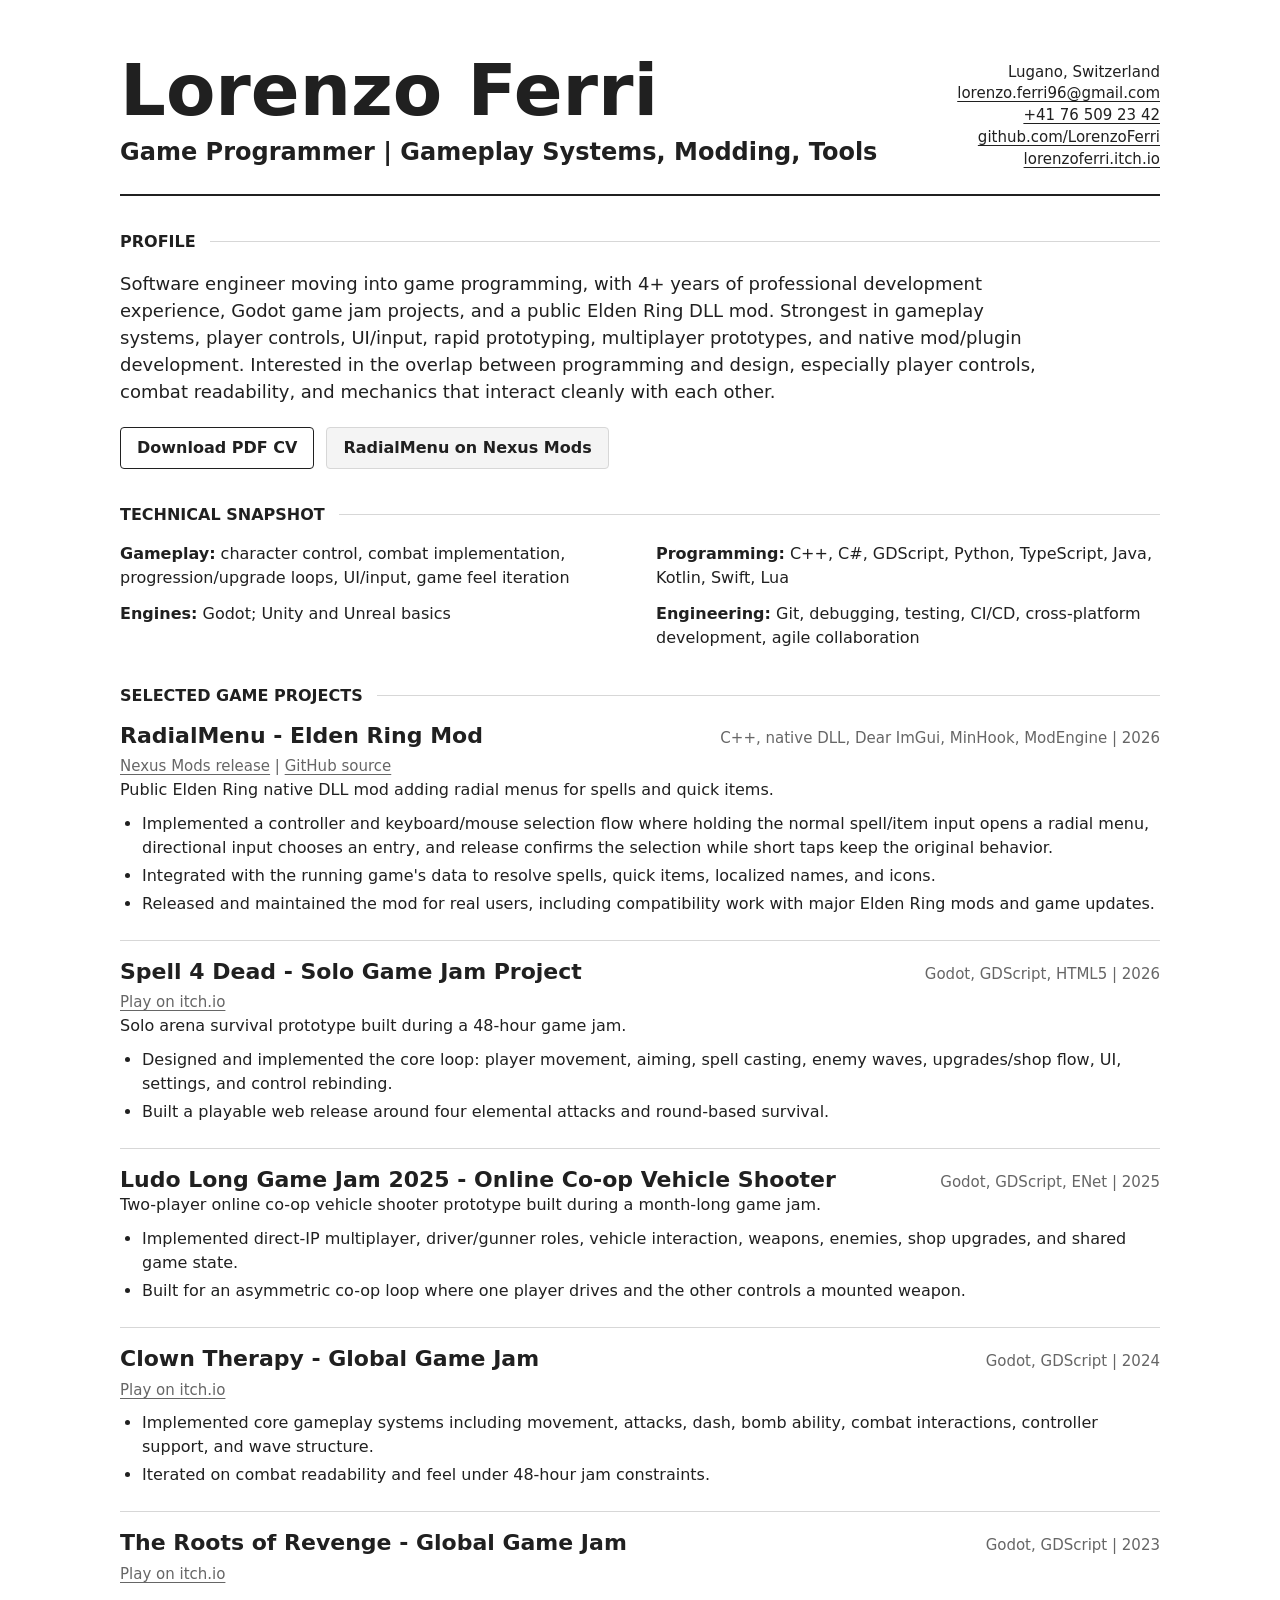
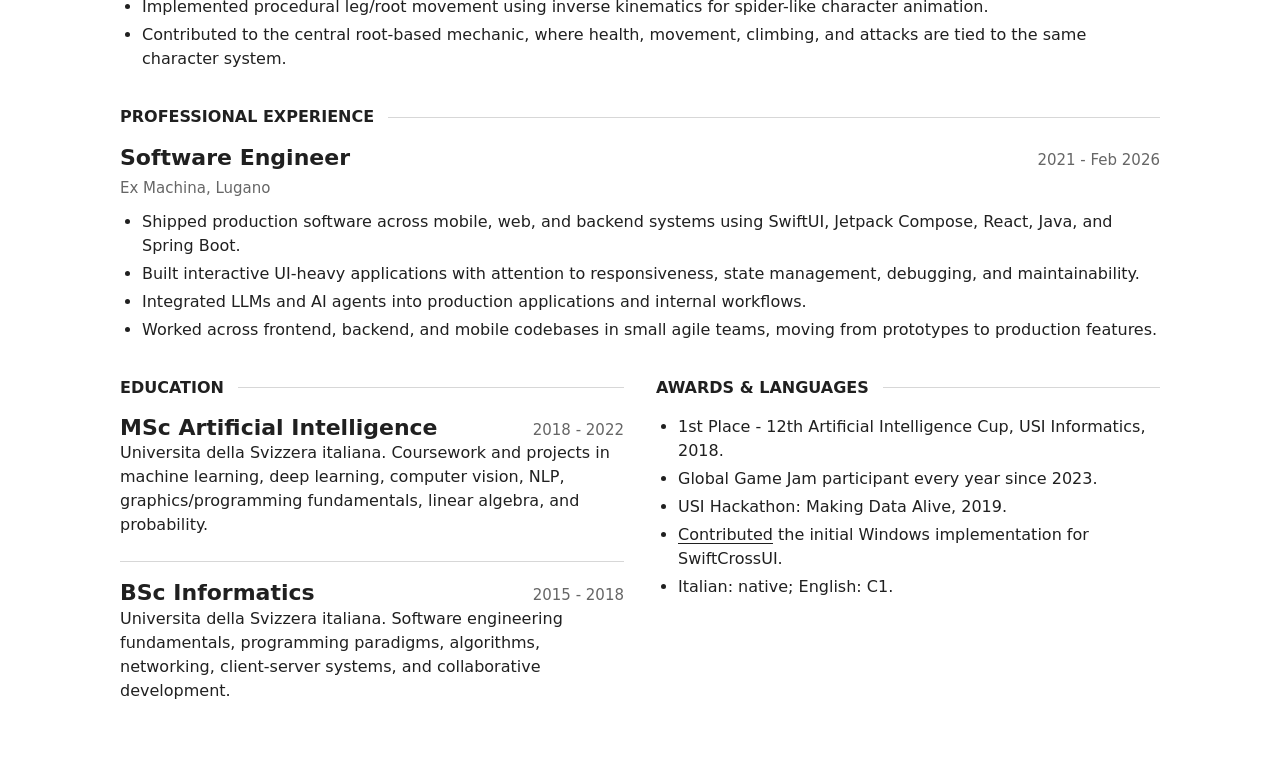
==== index.html @ 1b93cb63 "Add online CV page" ====
<!doctype html>
<html lang="en">
  <head>
    <meta charset="utf-8" />
    <meta name="viewport" content="width=device-width, initial-scale=1" />
    <title>Lorenzo Ferri - Game Programmer</title>
    <meta
      name="description"
      content="Lorenzo Ferri - Game programmer focused on gameplay systems, UI/input, modding, and tools."
    />
    <style>
      :root {
        color-scheme: light;
        --ink: #202020;
        --muted: #666;
        --line: #d7d7d7;
        --panel: #f4f4f4;
        --paper: #fff;
      }

      * {
        box-sizing: border-box;
      }

      body {
        margin: 0;
        background: var(--paper);
        color: var(--ink);
        font-family: Inter, ui-sans-serif, system-ui, -apple-system, BlinkMacSystemFont, "Segoe UI", sans-serif;
        font-size: 16px;
        line-height: 1.5;
      }

      main {
        width: min(1040px, calc(100% - 40px));
        margin: 0 auto;
        padding: 56px 0 72px;
      }

      header {
        display: grid;
        grid-template-columns: 1fr auto;
        gap: 24px;
        align-items: end;
        border-bottom: 2px solid var(--ink);
        padding-bottom: 24px;
      }

      h1 {
        margin: 0;
        font-size: clamp(40px, 7vw, 72px);
        line-height: 0.95;
        letter-spacing: 0;
      }

      .subtitle {
        margin-top: 10px;
        font-size: clamp(18px, 2vw, 24px);
        font-weight: 700;
      }

      .contact {
        text-align: right;
        font-size: 15px;
        line-height: 1.45;
      }

      a {
        color: inherit;
        text-underline-offset: 3px;
      }

      section {
        margin-top: 36px;
      }

      h2 {
        display: flex;
        gap: 14px;
        align-items: center;
        margin: 0 0 18px;
        font-size: 16px;
        line-height: 1.2;
        text-transform: uppercase;
        letter-spacing: 0;
      }

      h2::after {
        content: "";
        height: 1px;
        flex: 1;
        background: var(--line);
      }

      h3 {
        margin: 0;
        font-size: 22px;
        line-height: 1.2;
      }

      p {
        margin: 0;
      }

      ul {
        margin: 10px 0 0;
        padding-left: 22px;
      }

      li + li {
        margin-top: 4px;
      }

      .profile {
        max-width: 920px;
        font-size: 18px;
      }

      .snapshot {
        display: grid;
        grid-template-columns: repeat(2, minmax(0, 1fr));
        gap: 12px 32px;
      }

      .snapshot p {
        margin: 0;
      }

      .project,
      .job,
      .education-item {
        padding-top: 18px;
        border-top: 1px solid var(--line);
      }

      .project:first-of-type,
      .job:first-of-type,
      .education-item:first-of-type {
        padding-top: 0;
        border-top: 0;
      }

      .project + .project,
      .job + .job,
      .education-item + .education-item {
        margin-top: 24px;
      }

      .row {
        display: grid;
        grid-template-columns: 1fr auto;
        gap: 18px;
        align-items: baseline;
      }

      .meta {
        color: var(--muted);
        font-size: 15px;
        text-align: right;
      }

      .links {
        margin-top: 6px;
        color: var(--muted);
        font-size: 15px;
      }

      .columns {
        display: grid;
        grid-template-columns: 1fr 1fr;
        gap: 32px;
      }

      .actions {
        display: flex;
        flex-wrap: wrap;
        gap: 12px;
        margin-top: 22px;
      }

      .button {
        display: inline-flex;
        align-items: center;
        min-height: 42px;
        padding: 0 16px;
        border: 1px solid var(--ink);
        border-radius: 4px;
        font-weight: 700;
        text-decoration: none;
      }

      .button.secondary {
        background: var(--panel);
        border-color: var(--line);
      }

      @media (max-width: 760px) {
        main {
          width: min(100% - 28px, 1040px);
          padding-top: 32px;
        }

        header,
        .row,
        .snapshot,
        .columns {
          grid-template-columns: 1fr;
        }

        .contact,
        .meta {
          text-align: left;
        }
      }
    </style>
  </head>
  <body>
    <main>
      <header>
        <div>
          <h1>Lorenzo Ferri</h1>
          <div class="subtitle">Game Programmer | Gameplay Systems, Modding, Tools</div>
        </div>
        <div class="contact">
          Lugano, Switzerland<br />
          <a href="mailto:lorenzo.ferri96@gmail.com">lorenzo.ferri96@gmail.com</a><br />
          <a href="tel:+41765092342">+41 76 509 23 42</a><br />
          <a href="https://github.com/LorenzoFerri">github.com/LorenzoFerri</a><br />
          <a href="https://lorenzoferri.itch.io">lorenzoferri.itch.io</a>
        </div>
      </header>

      <section>
        <h2>Profile</h2>
        <p class="profile">
          Software engineer moving into game programming, with 4+ years of professional development
          experience, Godot game jam projects, and a public Elden Ring DLL mod. Strongest in gameplay
          systems, player controls, UI/input, rapid prototyping, multiplayer prototypes, and native
          mod/plugin development. Interested in the overlap between programming and design, especially
          player controls, combat readability, and mechanics that interact cleanly with each other.
        </p>
        <div class="actions">
          <a class="button" href="./cv.pdf">Download PDF CV</a>
          <a class="button secondary" href="https://www.nexusmods.com/eldenring/mods/9832">RadialMenu on Nexus Mods</a>
        </div>
      </section>

      <section>
        <h2>Technical Snapshot</h2>
        <div class="snapshot">
          <p><strong>Gameplay:</strong> character control, combat implementation, progression/upgrade loops, UI/input, game feel iteration</p>
          <p><strong>Programming:</strong> C++, C#, GDScript, Python, TypeScript, Java, Kotlin, Swift, Lua</p>
          <p><strong>Engines:</strong> Godot; Unity and Unreal basics</p>
          <p><strong>Engineering:</strong> Git, debugging, testing, CI/CD, cross-platform development, agile collaboration</p>
        </div>
      </section>

      <section>
        <h2>Selected Game Projects</h2>

        <article class="project">
          <div class="row">
            <h3>RadialMenu - Elden Ring Mod</h3>
            <div class="meta">C++, native DLL, Dear ImGui, MinHook, ModEngine | 2026</div>
          </div>
          <div class="links">
            <a href="https://www.nexusmods.com/eldenring/mods/9832">Nexus Mods release</a> |
            <a href="https://github.com/LorenzoFerri/RadialMenu">GitHub source</a>
          </div>
          <p>Public Elden Ring native DLL mod adding radial menus for spells and quick items.</p>
          <ul>
            <li>Implemented a controller and keyboard/mouse selection flow where holding the normal spell/item input opens a radial menu, directional input chooses an entry, and release confirms the selection while short taps keep the original behavior.</li>
            <li>Integrated with the running game's data to resolve spells, quick items, localized names, and icons.</li>
            <li>Released and maintained the mod for real users, including compatibility work with major Elden Ring mods and game updates.</li>
          </ul>
        </article>

        <article class="project">
          <div class="row">
            <h3>Spell 4 Dead - Solo Game Jam Project</h3>
            <div class="meta">Godot, GDScript, HTML5 | 2026</div>
          </div>
          <div class="links"><a href="https://lorenzoferri.itch.io/spell-4-dead">Play on itch.io</a></div>
          <p>Solo arena survival prototype built during a 48-hour game jam.</p>
          <ul>
            <li>Designed and implemented the core loop: player movement, aiming, spell casting, enemy waves, upgrades/shop flow, UI, settings, and control rebinding.</li>
            <li>Built a playable web release around four elemental attacks and round-based survival.</li>
          </ul>
        </article>

        <article class="project">
          <div class="row">
            <h3>Ludo Long Game Jam 2025 - Online Co-op Vehicle Shooter</h3>
            <div class="meta">Godot, GDScript, ENet | 2025</div>
          </div>
          <p>Two-player online co-op vehicle shooter prototype built during a month-long game jam.</p>
          <ul>
            <li>Implemented direct-IP multiplayer, driver/gunner roles, vehicle interaction, weapons, enemies, shop upgrades, and shared game state.</li>
            <li>Built for an asymmetric co-op loop where one player drives and the other controls a mounted weapon.</li>
          </ul>
        </article>

        <article class="project">
          <div class="row">
            <h3>Clown Therapy - Global Game Jam</h3>
            <div class="meta">Godot, GDScript | 2024</div>
          </div>
          <div class="links"><a href="https://mrpriest.itch.io/clown-therapy">Play on itch.io</a></div>
          <ul>
            <li>Implemented core gameplay systems including movement, attacks, dash, bomb ability, combat interactions, controller support, and wave structure.</li>
            <li>Iterated on combat readability and feel under 48-hour jam constraints.</li>
          </ul>
        </article>

        <article class="project">
          <div class="row">
            <h3>The Roots of Revenge - Global Game Jam</h3>
            <div class="meta">Godot, GDScript | 2023</div>
          </div>
          <div class="links"><a href="https://mrpriest.itch.io/the-roots-of-revenge">Play on itch.io</a></div>
          <ul>
            <li>Implemented procedural leg/root movement using inverse kinematics for spider-like character animation.</li>
            <li>Contributed to the central root-based mechanic, where health, movement, climbing, and attacks are tied to the same character system.</li>
          </ul>
        </article>
      </section>

      <section>
        <h2>Professional Experience</h2>
        <article class="job">
          <div class="row">
            <h3>Software Engineer</h3>
            <div class="meta">2021 - Feb 2026</div>
          </div>
          <div class="links">Ex Machina, Lugano</div>
          <ul>
            <li>Shipped production software across mobile, web, and backend systems using SwiftUI, Jetpack Compose, React, Java, and Spring Boot.</li>
            <li>Built interactive UI-heavy applications with attention to responsiveness, state management, debugging, and maintainability.</li>
            <li>Integrated LLMs and AI agents into production applications and internal workflows.</li>
            <li>Worked across frontend, backend, and mobile codebases in small agile teams, moving from prototypes to production features.</li>
          </ul>
        </article>
      </section>

      <section class="columns">
        <div>
          <h2>Education</h2>
          <article class="education-item">
            <div class="row">
              <h3>MSc Artificial Intelligence</h3>
              <div class="meta">2018 - 2022</div>
            </div>
            <p>Universita della Svizzera italiana. Coursework and projects in machine learning, deep learning, computer vision, NLP, graphics/programming fundamentals, linear algebra, and probability.</p>
          </article>
          <article class="education-item">
            <div class="row">
              <h3>BSc Informatics</h3>
              <div class="meta">2015 - 2018</div>
            </div>
            <p>Universita della Svizzera italiana. Software engineering fundamentals, programming paradigms, algorithms, networking, client-server systems, and collaborative development.</p>
          </article>
        </div>
        <div>
          <h2>Awards & Languages</h2>
          <ul>
            <li>1st Place - 12th Artificial Intelligence Cup, USI Informatics, 2018.</li>
            <li>Global Game Jam participant every year since 2023.</li>
            <li>USI Hackathon: Making Data Alive, 2019.</li>
            <li><a href="https://github.com/moreSwift/swift-cross-ui/pull/75">Contributed</a> the initial Windows implementation for SwiftCrossUI.</li>
            <li>Italian: native; English: C1.</li>
          </ul>
        </div>
      </section>
    </main>
  </body>
</html>
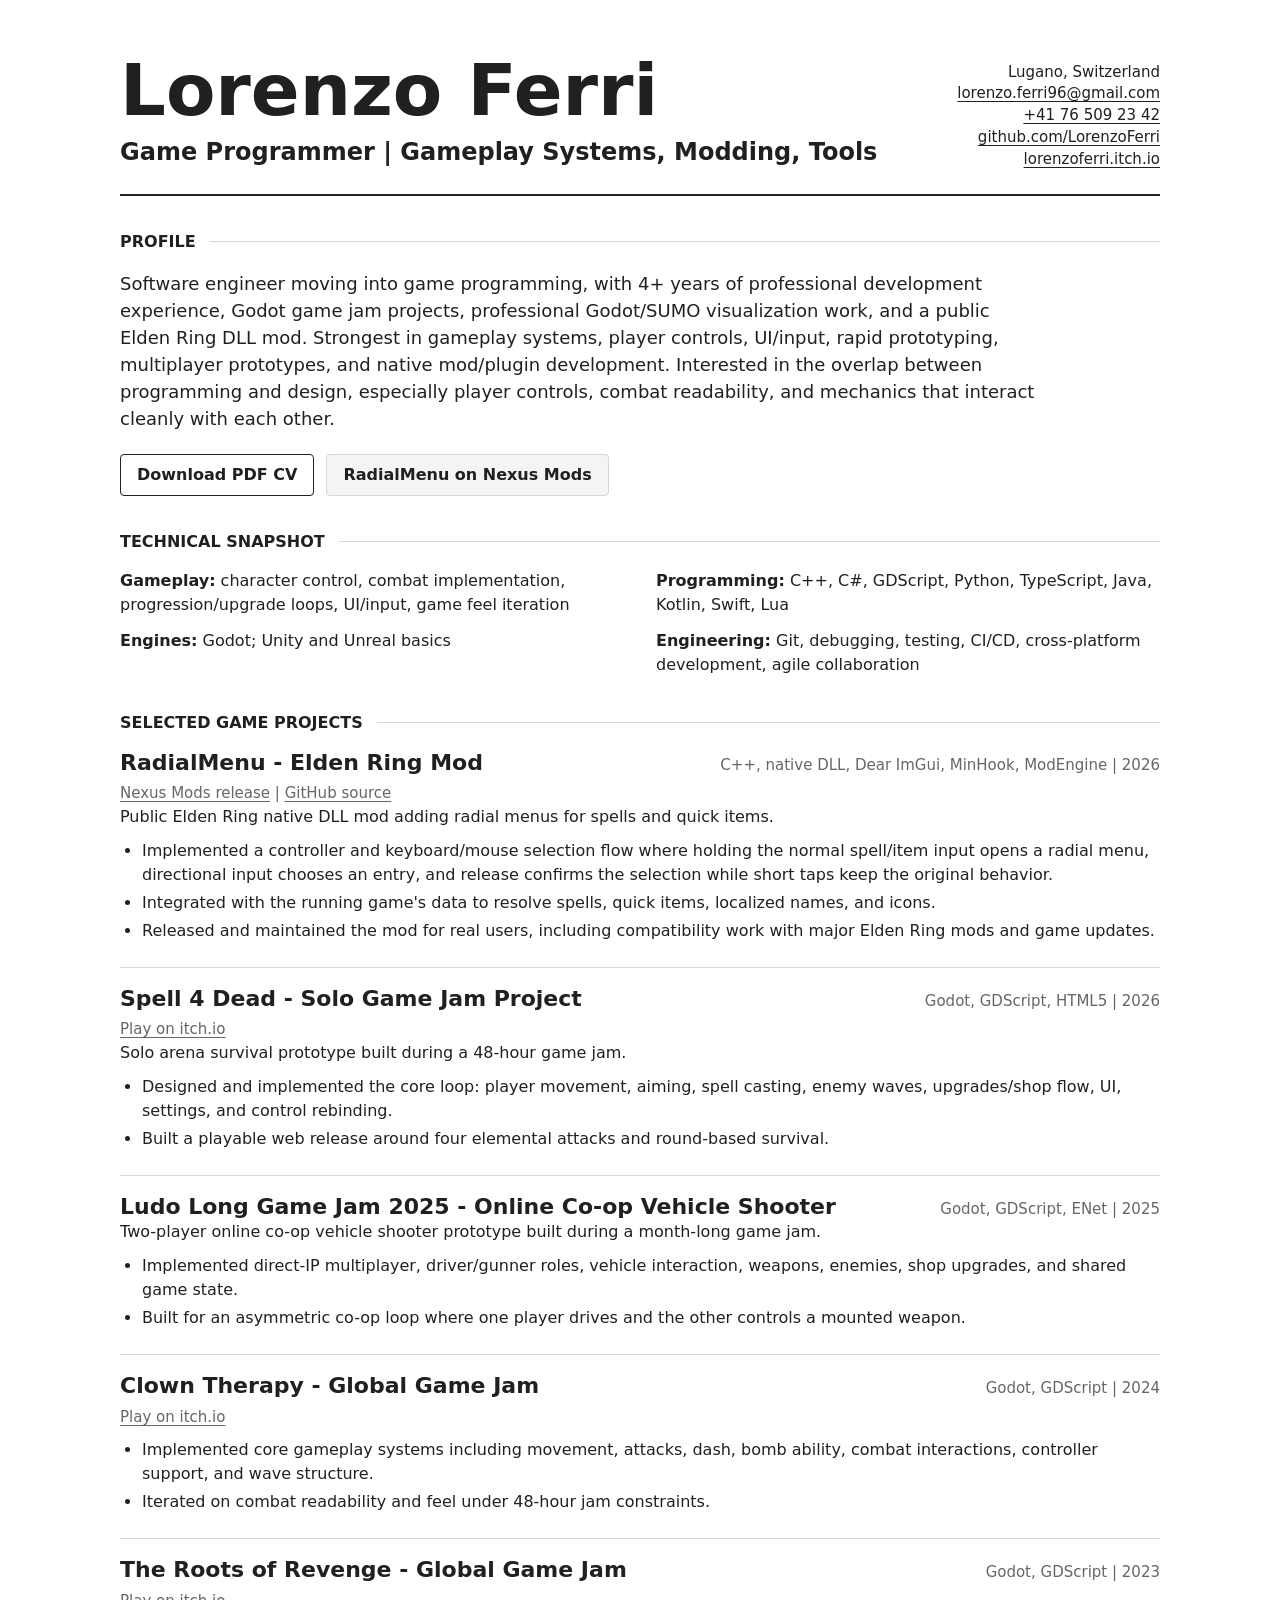
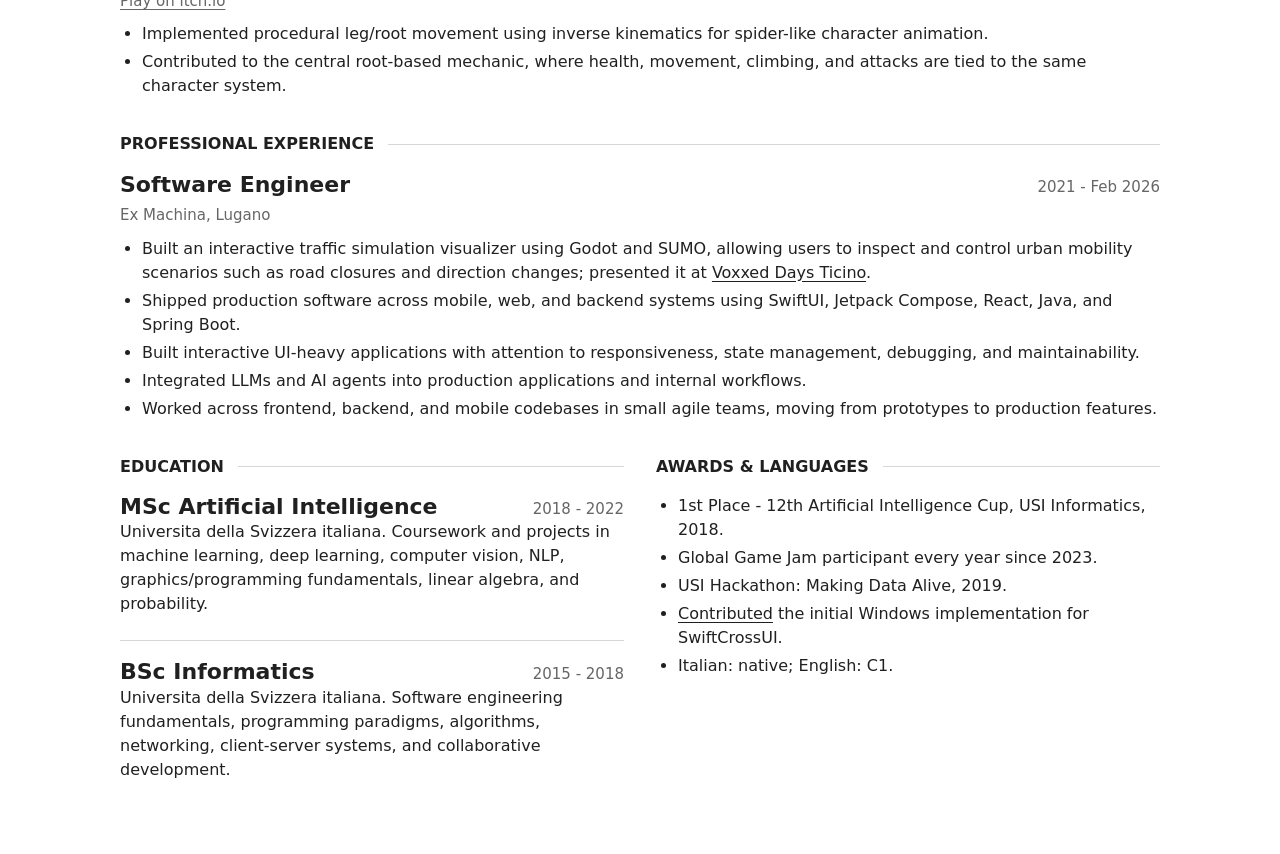
==== commit cf116483: "Add professional Godot traffic visualization work" ====
--- a/index.html
+++ b/index.html
@@ -234,10 +234,11 @@
         <h2>Profile</h2>
         <p class="profile">
           Software engineer moving into game programming, with 4+ years of professional development
-          experience, Godot game jam projects, and a public Elden Ring DLL mod. Strongest in gameplay
-          systems, player controls, UI/input, rapid prototyping, multiplayer prototypes, and native
-          mod/plugin development. Interested in the overlap between programming and design, especially
-          player controls, combat readability, and mechanics that interact cleanly with each other.
+          experience, Godot game jam projects, professional Godot/SUMO visualization work, and a public
+          Elden Ring DLL mod. Strongest in gameplay systems, player controls, UI/input, rapid prototyping,
+          multiplayer prototypes, and native mod/plugin development. Interested in the overlap between
+          programming and design, especially player controls, combat readability, and mechanics that interact
+          cleanly with each other.
         </p>
         <div class="actions">
           <a class="button" href="./cv.pdf">Download PDF CV</a>
@@ -334,6 +335,7 @@
           </div>
           <div class="links">Ex Machina, Lugano</div>
           <ul>
+            <li>Built an interactive traffic simulation visualizer using Godot and SUMO, allowing users to inspect and control urban mobility scenarios such as road closures and direction changes; presented it at <a href="https://m.devoxx.com/events/vdt26/talks/5440/driving-smarter-mobility-from-openstreetmap-to-real-time-traffic-simulation-with-sumo-godot">Voxxed Days Ticino</a>.</li>
             <li>Shipped production software across mobile, web, and backend systems using SwiftUI, Jetpack Compose, React, Java, and Spring Boot.</li>
             <li>Built interactive UI-heavy applications with attention to responsiveness, state management, debugging, and maintainability.</li>
             <li>Integrated LLMs and AI agents into production applications and internal workflows.</li>
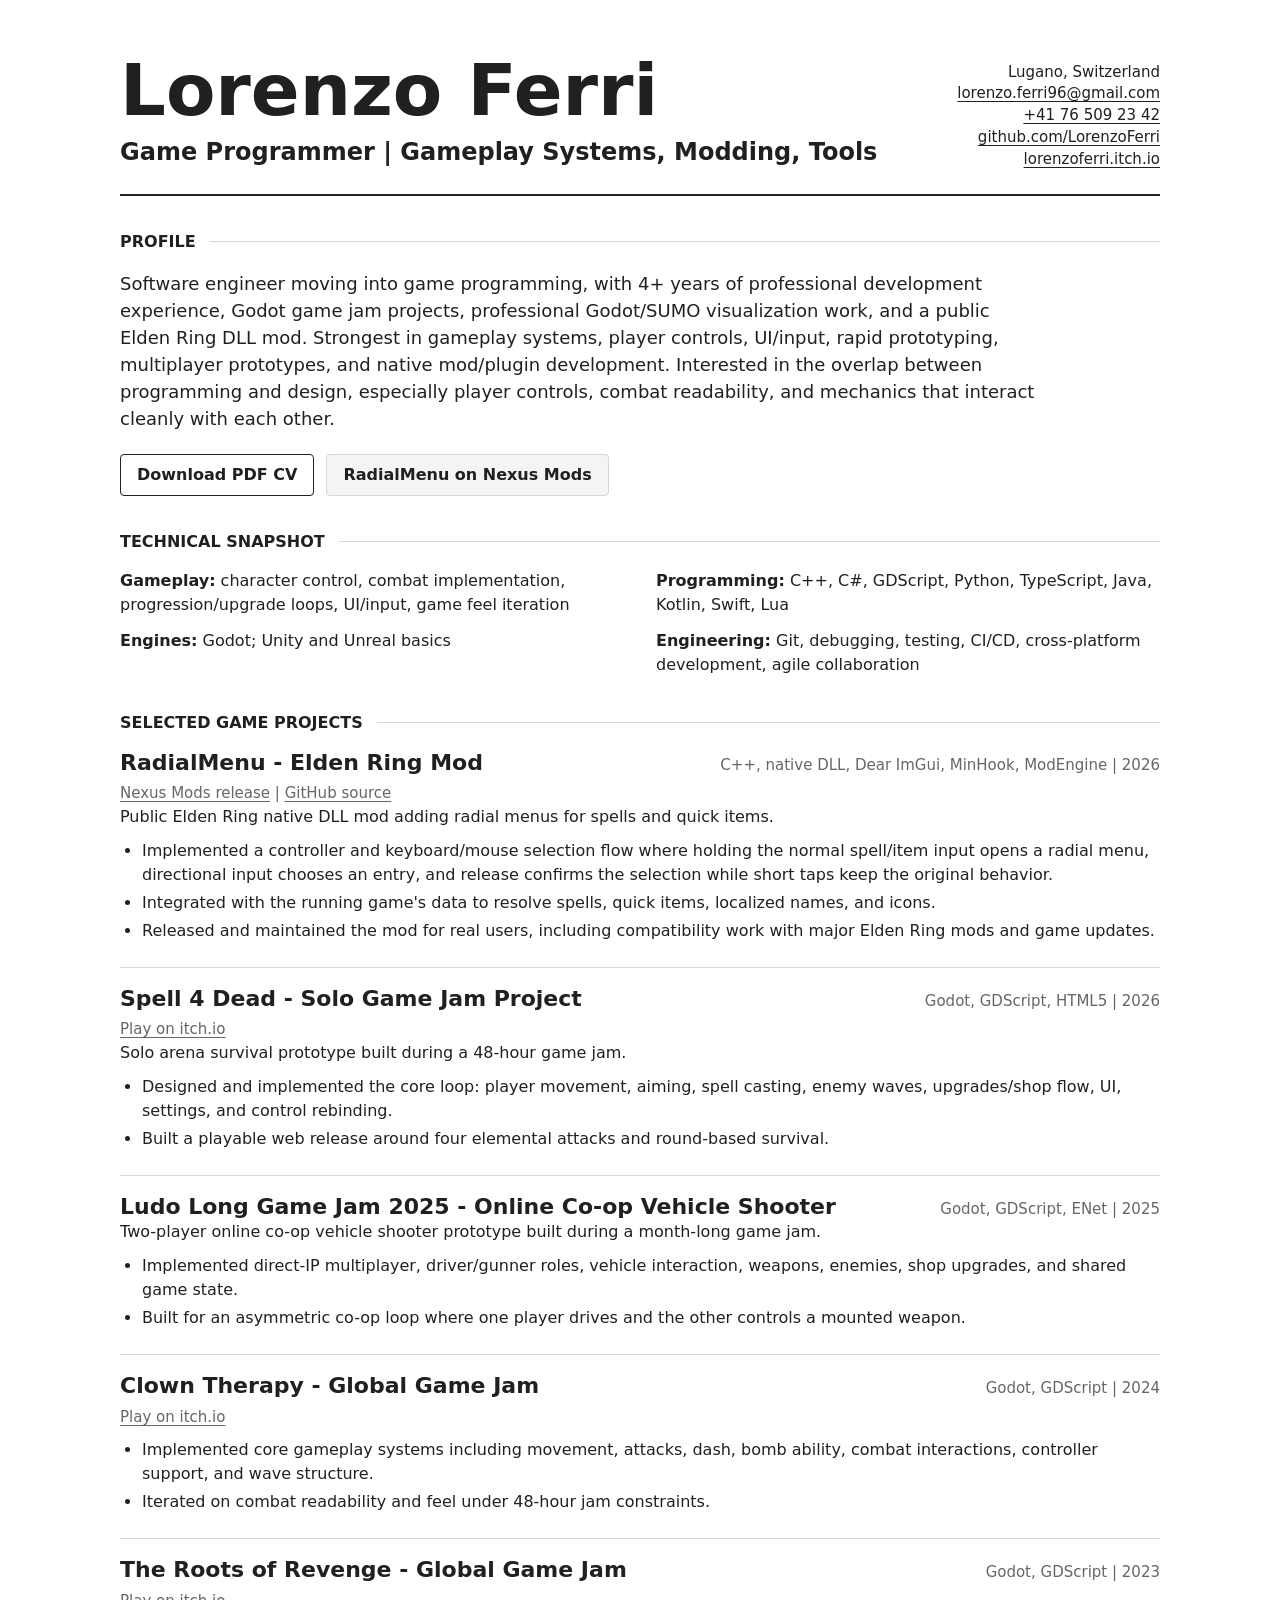
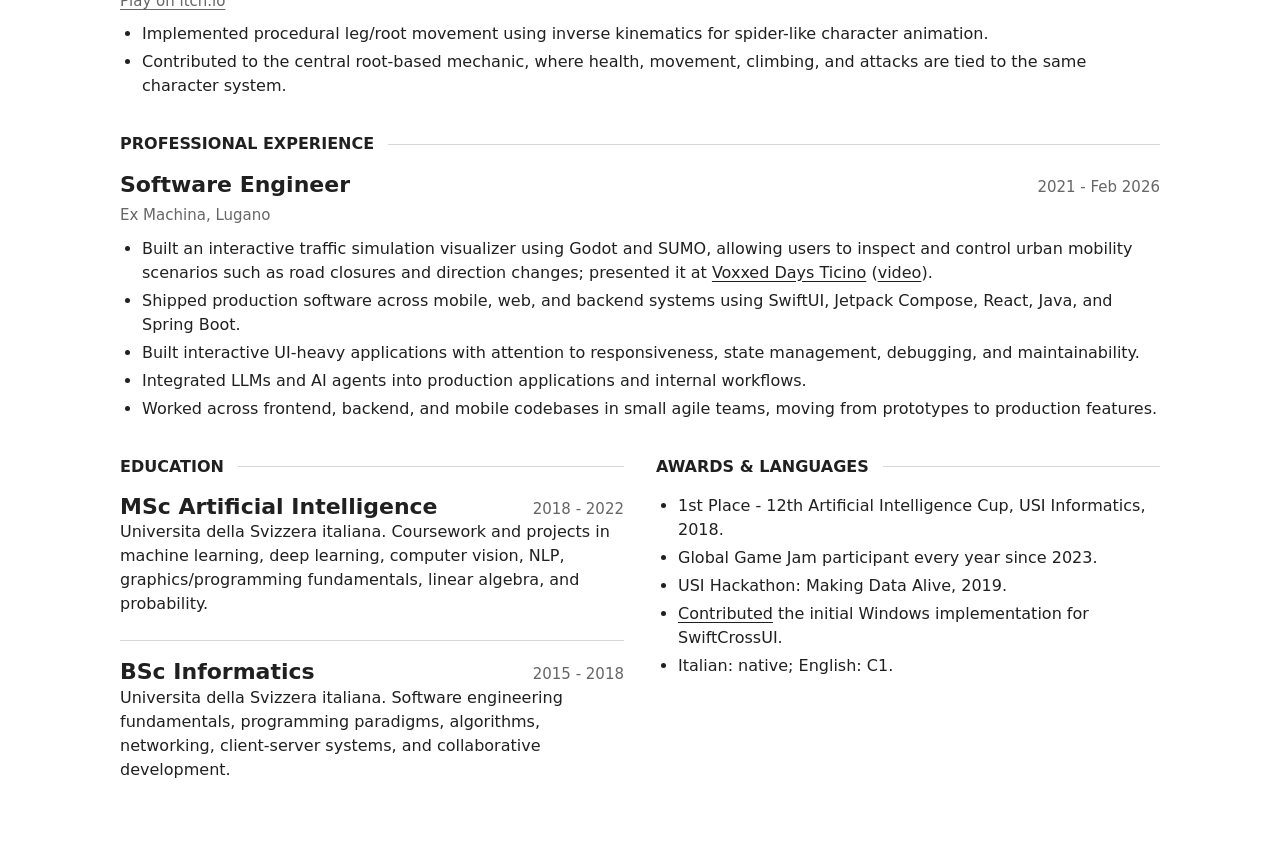
==== commit 81cd3d1b: "Add traffic simulation talk video" ====
--- a/index.html
+++ b/index.html
@@ -335,7 +335,7 @@
           </div>
           <div class="links">Ex Machina, Lugano</div>
           <ul>
-            <li>Built an interactive traffic simulation visualizer using Godot and SUMO, allowing users to inspect and control urban mobility scenarios such as road closures and direction changes; presented it at <a href="https://m.devoxx.com/events/vdt26/talks/5440/driving-smarter-mobility-from-openstreetmap-to-real-time-traffic-simulation-with-sumo-godot">Voxxed Days Ticino</a>.</li>
+            <li>Built an interactive traffic simulation visualizer using Godot and SUMO, allowing users to inspect and control urban mobility scenarios such as road closures and direction changes; presented it at <a href="https://m.devoxx.com/events/vdt26/talks/5440/driving-smarter-mobility-from-openstreetmap-to-real-time-traffic-simulation-with-sumo-godot">Voxxed Days Ticino</a> (<a href="https://www.youtube.com/watch?v=4n73p8qm17Q">video</a>).</li>
             <li>Shipped production software across mobile, web, and backend systems using SwiftUI, Jetpack Compose, React, Java, and Spring Boot.</li>
             <li>Built interactive UI-heavy applications with attention to responsiveness, state management, debugging, and maintainability.</li>
             <li>Integrated LLMs and AI agents into production applications and internal workflows.</li>
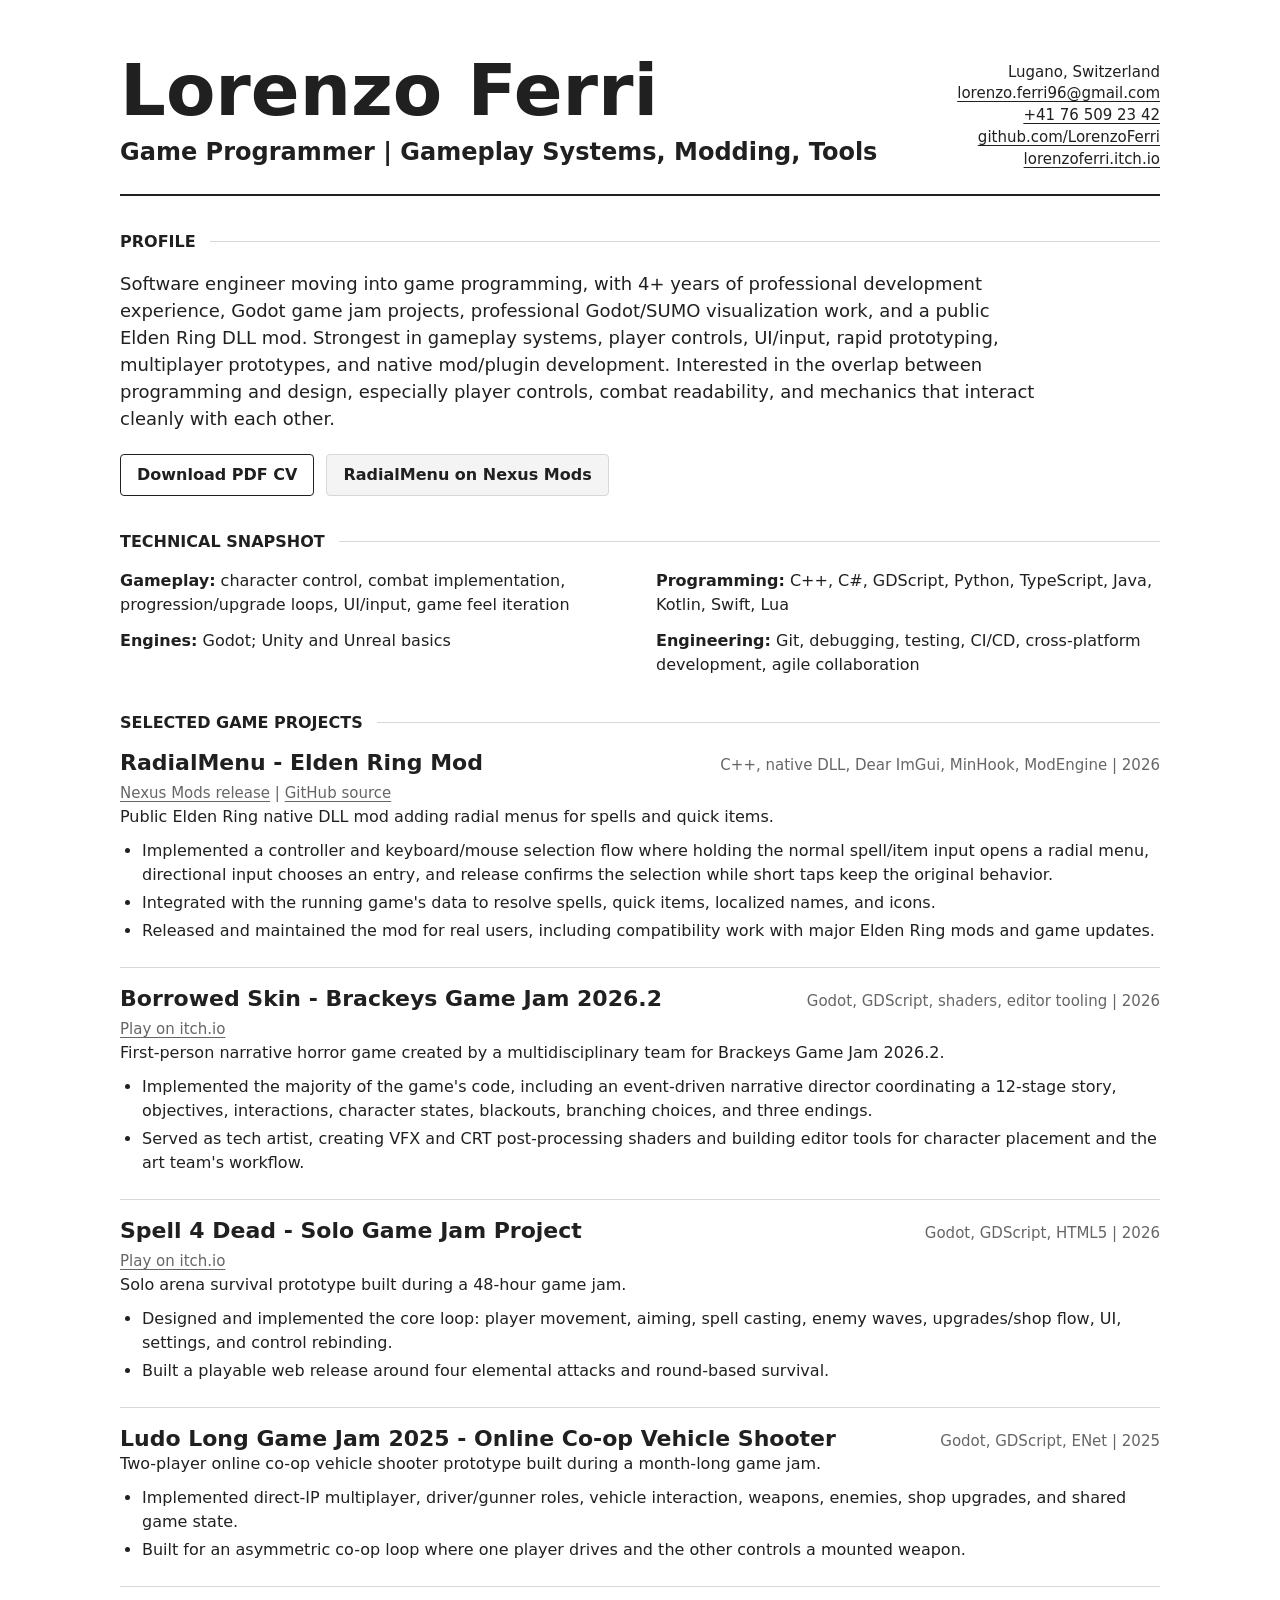
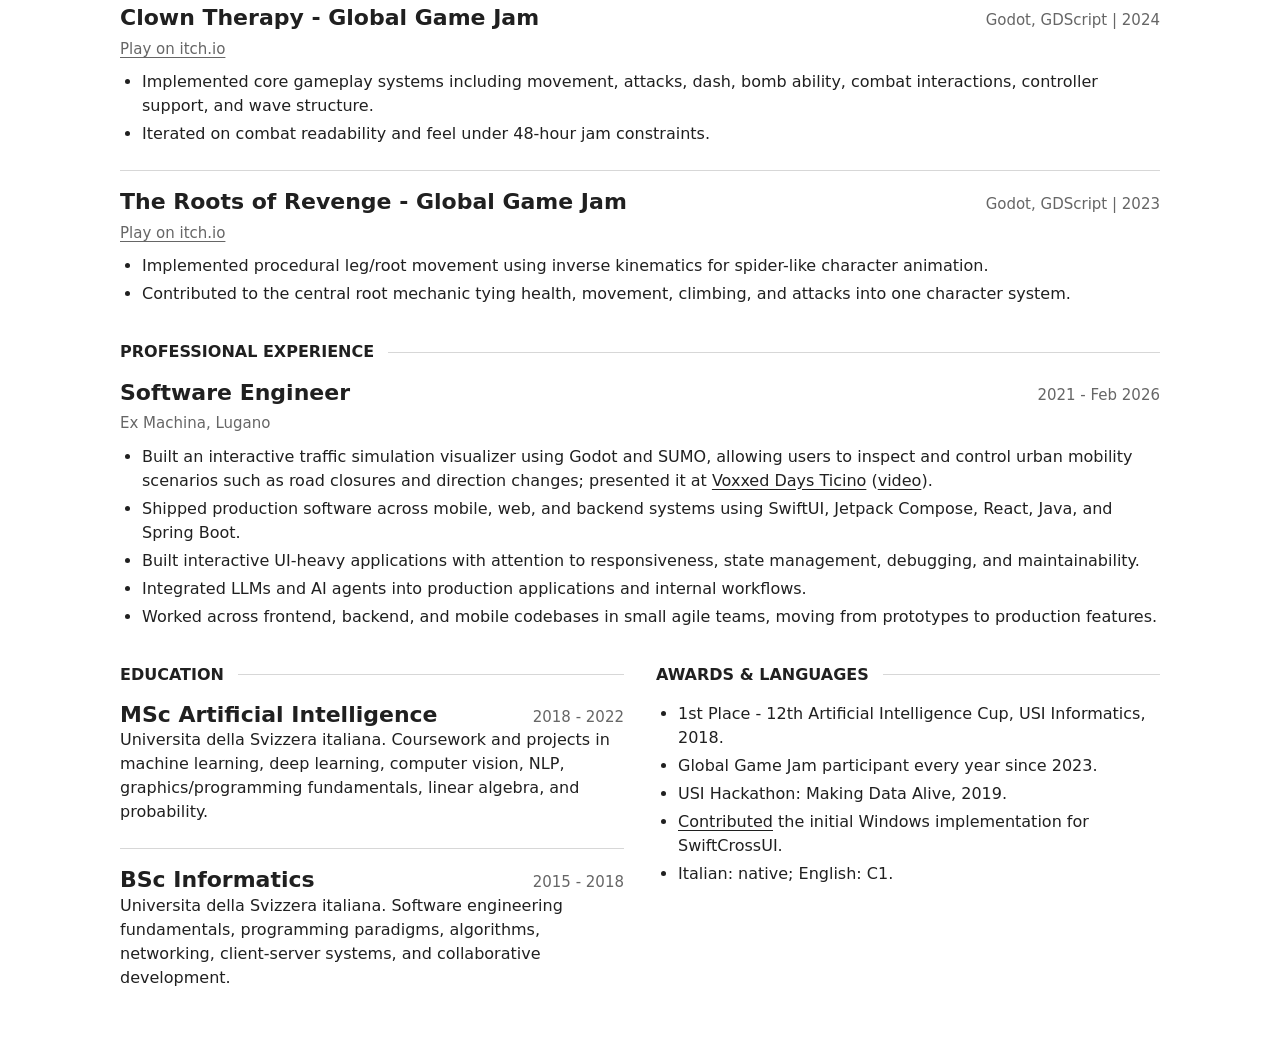
==== commit abae5ff7: "Add Borrowed Skin game jam project" ====
--- a/index.html
+++ b/index.html
@@ -278,6 +278,19 @@
 
         <article class="project">
           <div class="row">
+            <h3>Borrowed Skin - Brackeys Game Jam 2026.2</h3>
+            <div class="meta">Godot, GDScript, shaders, editor tooling | 2026</div>
+          </div>
+          <div class="links"><a href="https://luvbytes404.itch.io/borrowed-skin-moonmoss">Play on itch.io</a></div>
+          <p>First-person narrative horror game created by a multidisciplinary team for Brackeys Game Jam 2026.2.</p>
+          <ul>
+            <li>Implemented the majority of the game's code, including an event-driven narrative director coordinating a 12-stage story, objectives, interactions, character states, blackouts, branching choices, and three endings.</li>
+            <li>Served as tech artist, creating VFX and CRT post-processing shaders and building editor tools for character placement and the art team's workflow.</li>
+          </ul>
+        </article>
+
+        <article class="project">
+          <div class="row">
             <h3>Spell 4 Dead - Solo Game Jam Project</h3>
             <div class="meta">Godot, GDScript, HTML5 | 2026</div>
           </div>
@@ -321,9 +334,10 @@
           <div class="links"><a href="https://mrpriest.itch.io/the-roots-of-revenge">Play on itch.io</a></div>
           <ul>
             <li>Implemented procedural leg/root movement using inverse kinematics for spider-like character animation.</li>
-            <li>Contributed to the central root-based mechanic, where health, movement, climbing, and attacks are tied to the same character system.</li>
-          </ul>
-        </article>
+            <li>Contributed to the central root mechanic tying health, movement, climbing, and attacks into one character system.</li>
+          </ul>
+        </article>
+
       </section>
 
       <section>
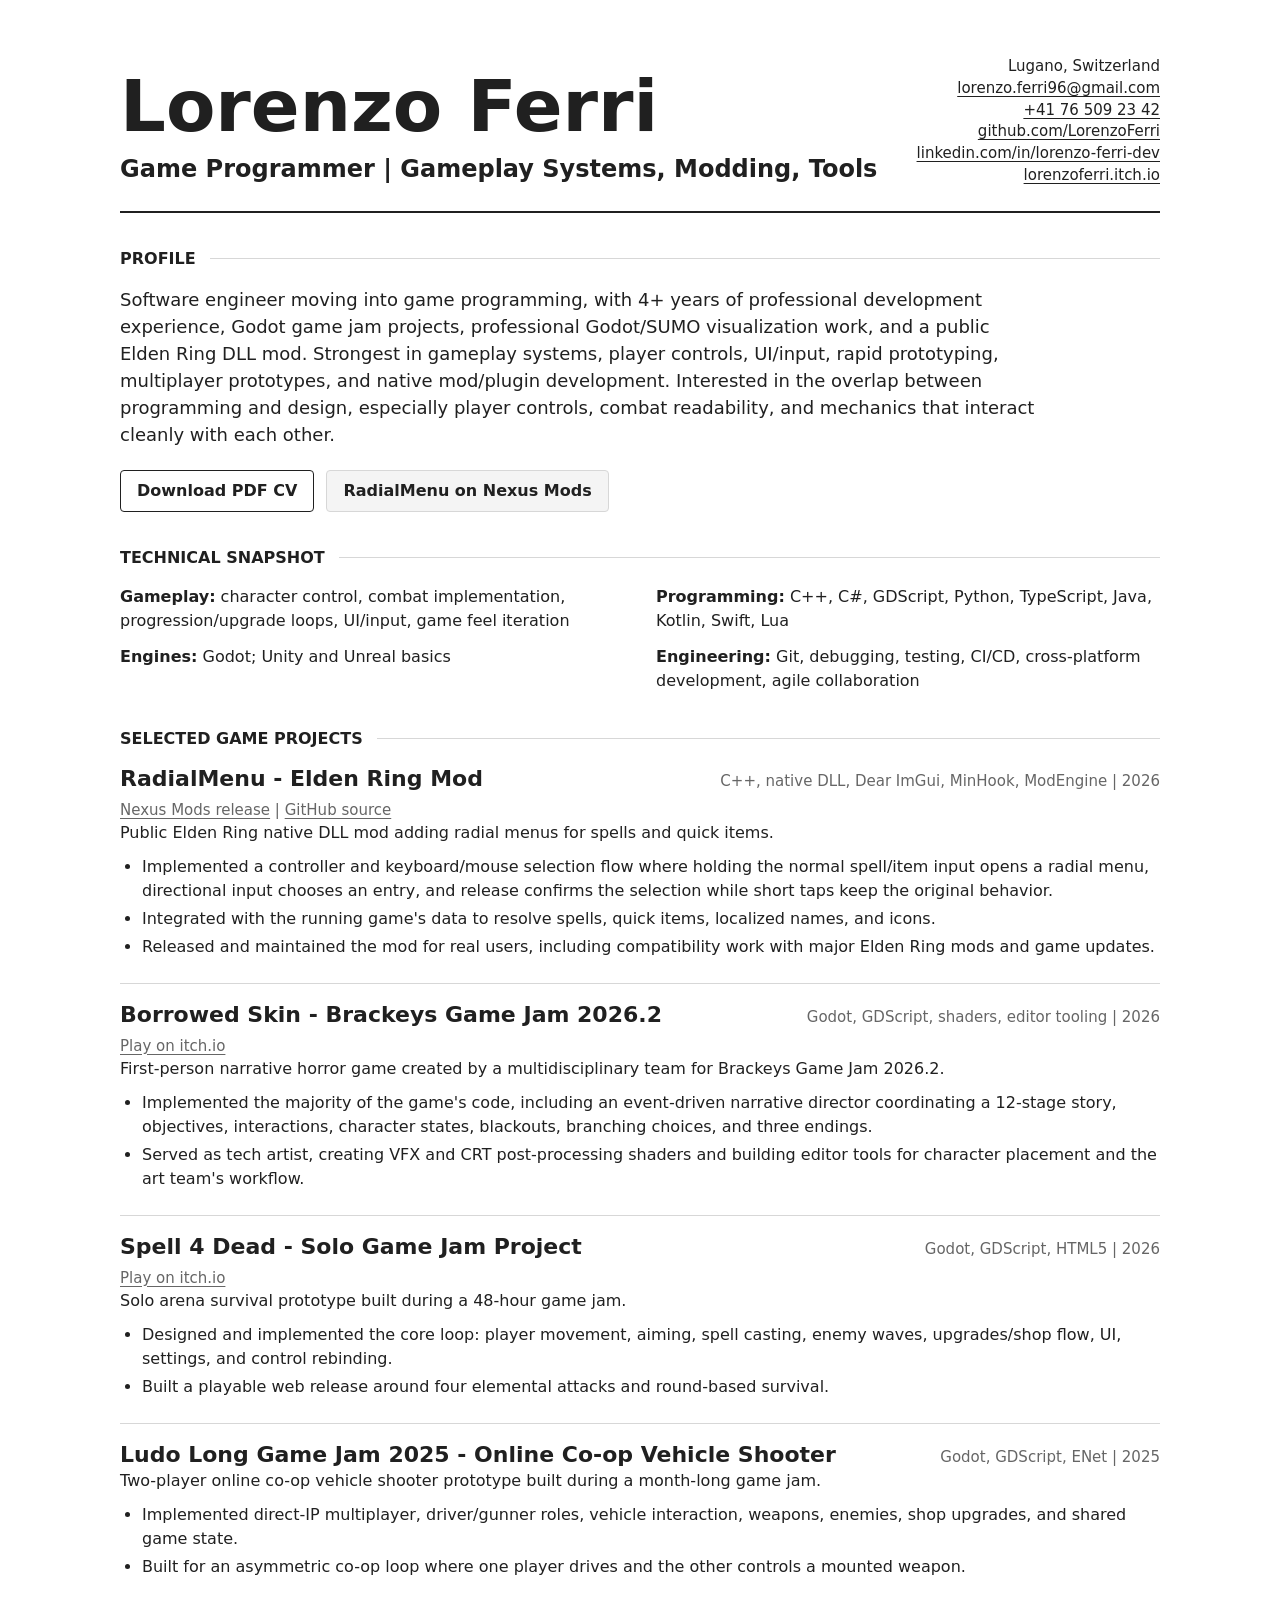
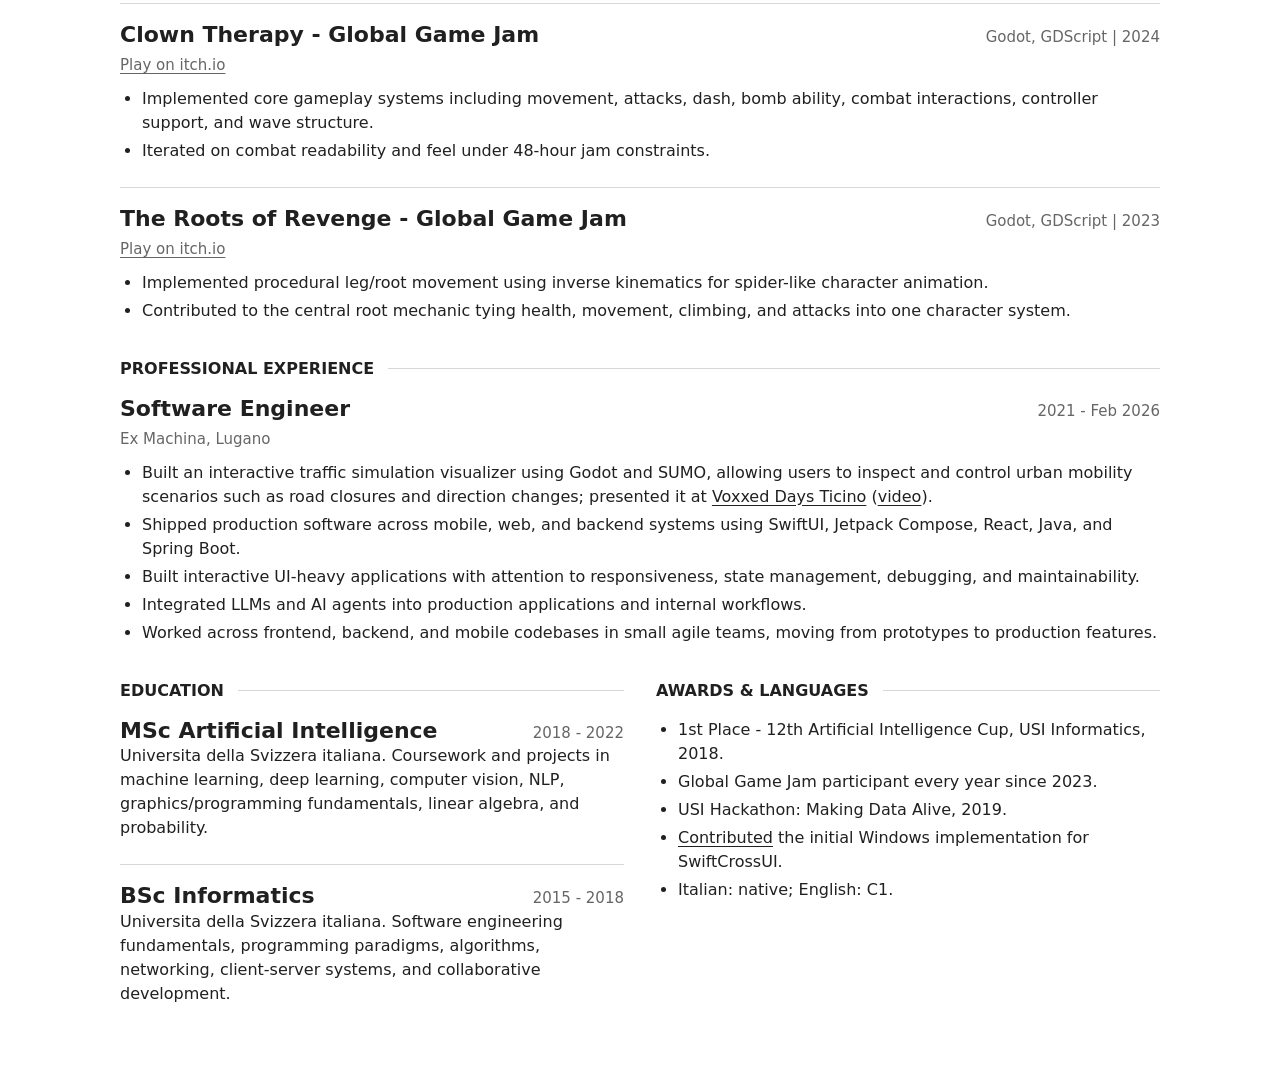
==== commit 36eff389: "Add LinkedIn to CV contact details" ====
--- a/index.html
+++ b/index.html
@@ -226,6 +226,7 @@
           <a href="mailto:lorenzo.ferri96@gmail.com">lorenzo.ferri96@gmail.com</a><br />
           <a href="tel:+41765092342">+41 76 509 23 42</a><br />
           <a href="https://github.com/LorenzoFerri">github.com/LorenzoFerri</a><br />
+          <a href="https://www.linkedin.com/in/lorenzo-ferri-dev/">linkedin.com/in/lorenzo-ferri-dev</a><br />
           <a href="https://lorenzoferri.itch.io">lorenzoferri.itch.io</a>
         </div>
       </header>
